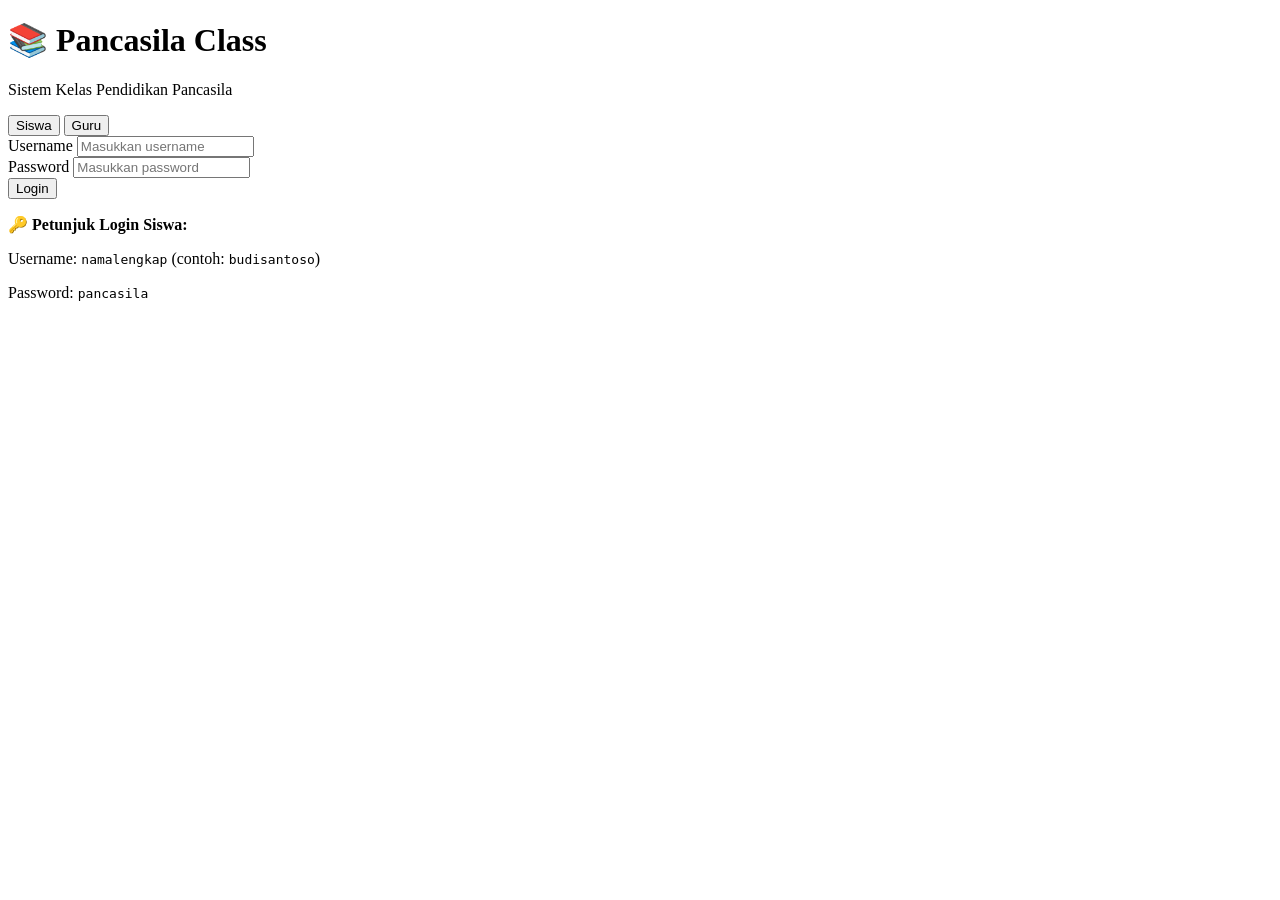
==== agenda.html @ 7fff5e9d "Add files via upload" ====
<!DOCTYPE html>
<html lang="id">
<head>
    <meta charset="UTF-8" />
    <meta name="viewport" content="width=device-width, initial-scale=1.0" />
    <title>Agenda Harian - Pancasila Class</title>
    <link rel="stylesheet" href="css/style.css" />
</head>
<body>
    <nav class="navbar">
        <div class="nav-container">
            <a href="index.html" class="nav-brand">📚 Pancasila Class</a>
            <ul class="nav-menu">
                <li><a href="dashboard.html">Dashboard</a></li>
                <li><a href="attendance.html">Daftar Hadir</a></li>
                <li><a href="agenda.html">Agenda Harian</a></li>
                <li><a href="manage-semester.html">Kelola Semester</a></li>
                <li><a href="import-export.html">Impor/Ekspor</a></li>
                <li><a href="login.html" id="logoutBtn">Logout</a></li>
            </ul>
        </div>
    </nav>

    <main class="container">
        <h1>📝 Agenda Harian Guru</h1>

        <!-- Form tambah agenda -->
        <section class="agenda-form">
            <h2>Tambah Catatan</h2>
            <form id="agendaForm">
                <div class="form-row">
                    <div class="form-group">
                        <label>Nama Guru</label>
                        <input type="text" id="agGuru" required />
                    </div>
                    <div class="form-group">
                        <label>NIP</label>
                        <input type="text" id="agNip" required />
                    </div>
                </div>
                <div class="form-row">
                    <div class="form-group">
                        <label>Mata Pelajaran</label>
                        <input type="text" id="agMapel" value="Pendidikan Pancasila" required />
                    </div>
                    <div class="form-group">
                        <label>Semester</label>
                        <select id="agSemester" required></select>
                    </div>
                </div>
                <div class="form-row">
                    <div class="form-group">
                        <label>Hari / Tanggal</label>
                        <input type="date" id="agTanggal" required />
                    </div>
                    <div class="form-group">
                        <label>Jam Ke-</label>
                        <input type="number" id="agJam" min="1" max="12" required />
                    </div>
                </div>
                <div class="form-row">
                    <div class="form-group">
                        <label>Kelas</label>
                        <input type="text" id="agKelas" required />
                    </div>
                    <div class="form-group">
                        <label>CP / TP</label>
                        <input type="text" id="agCp" placeholder="Capaian Pembelajaran / Tujuan Pembelajaran" />
                    </div>
                </div>
                <div class="form-group">
                    <label>Keterangan</label>
                    <textarea id="agKeterangan" rows="3" placeholder="Catatan kejadian di kelas..."></textarea>
                </div>
                <button type="submit" class="btn btn-primary">Simpan Agenda</button>
            </form>
        </section>

        <!-- Daftar agenda -->
        <section class="agenda-list">
            <h2>Daftar Agenda</h2>
            <div id="agendaContainer">
                <!-- Akan diisi oleh JS -->
            </div>
        </section>
    </main>

    <script src="js/auth.js"></script>
    <script src="js/drive.js"></script>
    <script src="js/agenda.js"></script>
    <script>
        if (!sessionStorage.getItem('loggedIn')) window.location.href = 'login.html';

        // Cek role — hanya guru yang bisa mengakses agenda
        if (sessionStorage.getItem('role') !== 'guru') {
            alert('Fitur agenda hanya untuk guru.');
            window.location.href = 'dashboard.html';
        }

        loadSemesterOptionsAgenda();
        loadAgenda();

        document.getElementById('logoutBtn').addEventListener('click', function(e) {
            e.preventDefault();
            sessionStorage.clear();
            window.location.href = 'login.html';
        });
    </script>
</body>
</html>
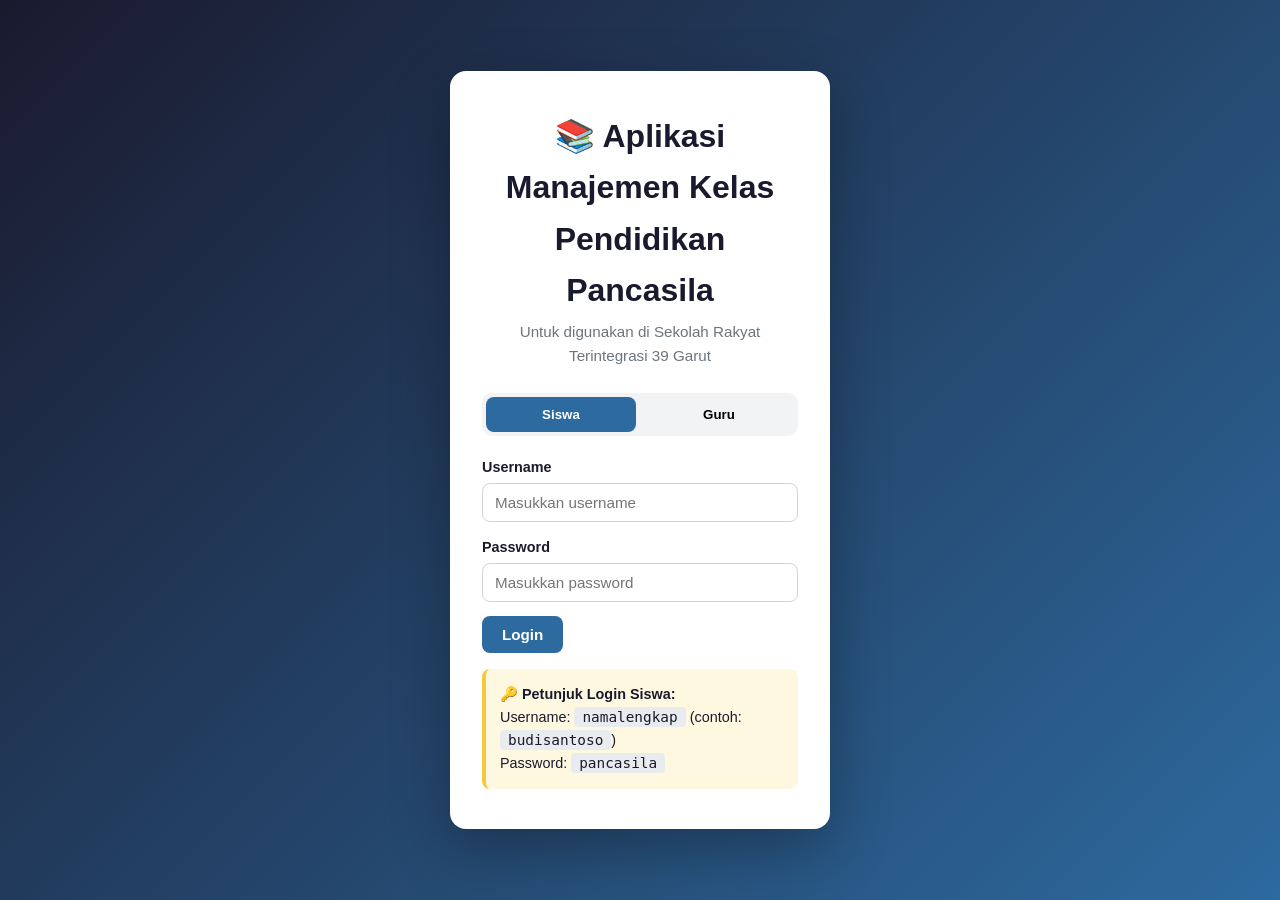
==== commit 3add4950: "Update title and navbar text in agenda.html" ====
--- a/agenda.html
+++ b/agenda.html
@@ -3,13 +3,13 @@
 <head>
     <meta charset="UTF-8" />
     <meta name="viewport" content="width=device-width, initial-scale=1.0" />
-    <title>Agenda Harian - Pancasila Class</title>
+    <title>Agenda Harian - Aplikasi Manajemen Kelas Pendidikan Pancasila</title>
     <link rel="stylesheet" href="css/style.css" />
 </head>
 <body>
     <nav class="navbar">
         <div class="nav-container">
-            <a href="index.html" class="nav-brand">📚 Pancasila Class</a>
+            <a href="index.html" class="nav-brand">📚 Aplikasi Manajemen Kelas Pendidikan Pancasila</a>
             <ul class="nav-menu">
                 <li><a href="dashboard.html">Dashboard</a></li>
                 <li><a href="attendance.html">Daftar Hadir</a></li>
@@ -107,4 +107,4 @@
         });
     </script>
 </body>
-</html>+</html>
--- a/css/style.css
+++ b/css/style.css
@@ -0,0 +1,413 @@
+/* ===== RESET & BASE ===== */
+* {
+    margin: 0;
+    padding: 0;
+    box-sizing: border-box;
+}
+
+body {
+    font-family: 'Segoe UI', Tahoma, Geneva, Verdana, sans-serif;
+    background: #f0f4f8;
+    color: #1a1a2e;
+    line-height: 1.6;
+}
+
+.container {
+    max-width: 1200px;
+    margin: 0 auto;
+    padding: 20px;
+}
+
+/* ===== NAVBAR ===== */
+.navbar {
+    background: #1a1a2e;
+    color: #fff;
+    padding: 12px 0;
+    box-shadow: 0 2px 10px rgba(0,0,0,0.2);
+    position: sticky;
+    top: 0;
+    z-index: 100;
+}
+
+.nav-container {
+    max-width: 1200px;
+    margin: 0 auto;
+    padding: 0 20px;
+    display: flex;
+    justify-content: space-between;
+    align-items: center;
+    flex-wrap: wrap;
+}
+
+.nav-brand {
+    color: #f5c842;
+    font-size: 1.4rem;
+    font-weight: bold;
+    text-decoration: none;
+}
+
+.nav-menu {
+    list-style: none;
+    display: flex;
+    gap: 16px;
+    flex-wrap: wrap;
+}
+
+.nav-menu a {
+    color: #e0e0e0;
+    text-decoration: none;
+    padding: 6px 12px;
+    border-radius: 6px;
+    transition: background 0.2s;
+    font-size: 0.95rem;
+}
+
+.nav-menu a:hover {
+    background: #2d2d44;
+    color: #fff;
+}
+
+/* ===== BUTTONS ===== */
+.btn {
+    display: inline-block;
+    padding: 10px 20px;
+    border: none;
+    border-radius: 8px;
+    font-size: 0.95rem;
+    font-weight: 600;
+    cursor: pointer;
+    transition: all 0.2s;
+    text-decoration: none;
+    color: #fff;
+}
+
+.btn-primary {
+    background: #2d6a9f;
+}
+.btn-primary:hover {
+    background: #1e4a73;
+}
+
+.btn-success {
+    background: #2d8f5c;
+}
+.btn-success:hover {
+    background: #1e6b44;
+}
+
+.btn-secondary {
+    background: #6c757d;
+}
+.btn-secondary:hover {
+    background: #495057;
+}
+
+.btn-warning {
+    background: #d4a017;
+    color: #1a1a2e;
+}
+.btn-warning:hover {
+    background: #b8890e;
+}
+
+.btn-danger {
+    background: #c0392b;
+}
+.btn-danger:hover {
+    background: #922b21;
+}
+
+/* ===== CARDS ===== */
+.card {
+    background: #fff;
+    border-radius: 12px;
+    padding: 24px;
+    box-shadow: 0 4px 12px rgba(0,0,0,0.06);
+    transition: transform 0.2s;
+    cursor: pointer;
+}
+
+.card:hover {
+    transform: translateY(-4px);
+}
+
+.hero-cards {
+    display: grid;
+    grid-template-columns: repeat(auto-fit, minmax(200px, 1fr));
+    gap: 20px;
+    margin-top: 30px;
+}
+
+/* ===== FORM ===== */
+.form-group {
+    margin-bottom: 14px;
+}
+
+.form-group label {
+    display: block;
+    font-weight: 600;
+    margin-bottom: 4px;
+    font-size: 0.9rem;
+}
+
+.form-group input,
+.form-group select,
+.form-group textarea {
+    width: 100%;
+    padding: 10px 12px;
+    border: 1px solid #ced4da;
+    border-radius: 8px;
+    font-size: 0.95rem;
+    transition: border 0.2s;
+}
+
+.form-group input:focus,
+.form-group select:focus,
+.form-group textarea:focus {
+    border-color: #2d6a9f;
+    outline: none;
+    box-shadow: 0 0 0 3px rgba(45, 106, 159, 0.15);
+}
+
+.form-row {
+    display: grid;
+    grid-template-columns: 1fr 1fr;
+    gap: 16px;
+}
+
+/* ===== TABLE ===== */
+.table-wrapper {
+    overflow-x: auto;
+    background: #fff;
+    border-radius: 12px;
+    padding: 12px;
+    box-shadow: 0 2px 8px rgba(0,0,0,0.06);
+}
+
+table {
+    width: 100%;
+    border-collapse: collapse;
+    font-size: 0.9rem;
+}
+
+th {
+    background: #1a1a2e;
+    color: #fff;
+    padding: 10px 8px;
+    text-align: left;
+    white-space: nowrap;
+}
+
+td {
+    padding: 8px;
+    border-bottom: 1px solid #e9ecef;
+}
+
+tr:hover {
+    background: #f8f9fa;
+}
+
+/* ===== LOGIN ===== */
+.login-page {
+    display: flex;
+    justify-content: center;
+    align-items: center;
+    min-height: 100vh;
+    background: linear-gradient(135deg, #1a1a2e 0%, #2d6a9f 100%);
+}
+
+.login-container {
+    width: 100%;
+    max-width: 420px;
+    padding: 20px;
+}
+
+.login-box {
+    background: #fff;
+    border-radius: 16px;
+    padding: 40px 32px;
+    box-shadow: 0 20px 60px rgba(0,0,0,0.3);
+}
+
+.login-box h1 {
+    text-align: center;
+    color: #1a1a2e;
+    margin-bottom: 4px;
+}
+
+.login-box .subtitle {
+    text-align: center;
+    color: #6c757d;
+    margin-bottom: 24px;
+    font-size: 0.95rem;
+}
+
+.role-selector {
+    display: flex;
+    gap: 8px;
+    margin-bottom: 20px;
+    background: #f1f3f5;
+    border-radius: 10px;
+    padding: 4px;
+}
+
+.role-btn {
+    flex: 1;
+    padding: 10px;
+    border: none;
+    border-radius: 8px;
+    font-weight: 600;
+    cursor: pointer;
+    background: transparent;
+    transition: all 0.2s;
+}
+
+.role-btn.active {
+    background: #2d6a9f;
+    color: #fff;
+}
+
+.login-hint {
+    margin-top: 16px;
+    padding: 14px;
+    background: #fff8e1;
+    border-radius: 8px;
+    border-left: 4px solid #f5c842;
+    font-size: 0.9rem;
+}
+
+.login-hint code {
+    background: #e9ecef;
+    padding: 2px 8px;
+    border-radius: 4px;
+}
+
+.error-msg {
+    color: #c0392b;
+    margin-top: 12px;
+    text-align: center;
+}
+
+/* ===== DASHBOARD ===== */
+.dashboard-grid {
+    display: grid;
+    grid-template-columns: repeat(auto-fit, minmax(180px, 1fr));
+    gap: 20px;
+    margin: 20px 0;
+}
+
+.stat-card {
+    background: #fff;
+    padding: 20px;
+    border-radius: 12px;
+    text-align: center;
+    box-shadow: 0 2px 8px rgba(0,0,0,0.06);
+}
+
+.stat-card h3 {
+    font-size: 0.95rem;
+    color: #6c757d;
+}
+
+.stat-card p {
+    font-size: 2.2rem;
+    font-weight: bold;
+    color: #1a1a2e;
+}
+
+.quick-actions {
+    margin-top: 30px;
+}
+
+.action-buttons {
+    display: flex;
+    gap: 12px;
+    flex-wrap: wrap;
+    margin-top: 12px;
+}
+
+/* ===== SEMESTER ===== */
+.semester-controls {
+    display: flex;
+    gap: 12px;
+    align-items: flex-end;
+    flex-wrap: wrap;
+    margin-bottom: 24px;
+}
+
+.semester-list .semester-item {
+    display: flex;
+    justify-content: space-between;
+    align-items: center;
+    padding: 12px 16px;
+    background: #fff;
+    border-radius: 8px;
+    margin-bottom: 8px;
+    box-shadow: 0 1px 4px rgba(0,0,0,0.06);
+}
+
+/* ===== AGENDA ===== */
+.agenda-form {
+    background: #fff;
+    padding: 24px;
+    border-radius: 12px;
+    margin-bottom: 30px;
+    box-shadow: 0 2px 8px rgba(0,0,0,0.06);
+}
+
+.agenda-item {
+    background: #fff;
+    padding: 16px 20px;
+    border-radius: 10px;
+    margin-bottom: 10px;
+    box-shadow: 0 1px 4px rgba(0,0,0,0.06);
+    border-left: 4px solid #2d6a9f;
+}
+
+/* ===== IMPORT EXPORT ===== */
+.import-export-grid {
+    display: grid;
+    grid-template-columns: repeat(auto-fit, minmax(220px, 1fr));
+    gap: 20px;
+    margin-top: 20px;
+}
+
+.import-export-grid .card {
+    cursor: default;
+}
+
+.import-export-grid .card:hover {
+    transform: none;
+}
+
+/* ===== RESPONSIVE ===== */
+@media (max-width: 768px) {
+    .form-row {
+        grid-template-columns: 1fr;
+    }
+    .nav-menu {
+        gap: 8px;
+    }
+    .nav-menu a {
+        font-size: 0.8rem;
+        padding: 4px 8px;
+    }
+    .login-box {
+        padding: 28px 20px;
+    }
+    .dashboard-grid {
+        grid-template-columns: 1fr 1fr;
+    }
+    .hero-cards {
+        grid-template-columns: 1fr;
+    }
+}
+
+@media (max-width: 480px) {
+    .dashboard-grid {
+        grid-template-columns: 1fr;
+    }
+    .container {
+        padding: 12px;
+    }
+}
